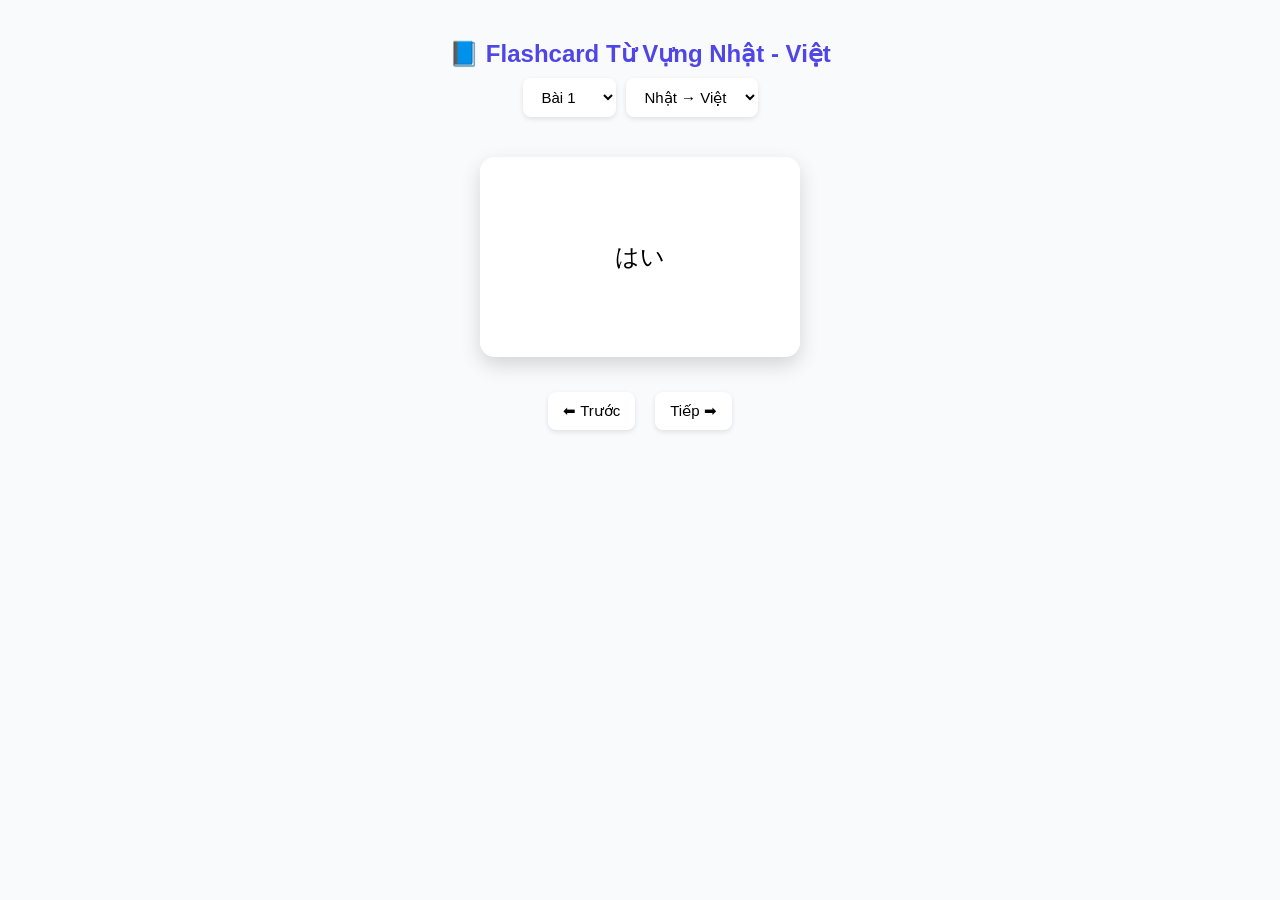
==== index.html @ 82460f3a "refactor code" ====
<!DOCTYPE html>
<html lang="en">

<head>
  <meta charset="UTF-8">
  <meta name="viewport" content="width=device-width, initial-scale=1" />
  <title>Flashcard Học Từ Vựng</title>
  <style>
    :root {
      --main-color: #4f46e5;
      --accent: #e0e7ff;
      --bg: #f9fafb;
    }

    * {
      box-sizing: border-box;
      user-select: none;
      touch-action: manipulation;
      -webkit-user-select: none;
    }

    body {
      font-family: 'Segoe UI', sans-serif;
      background: var(--bg);
      margin: 0;
      padding: 20px;
      display: flex;
      flex-direction: column;
      align-items: center;
    }

    h2 {
      color: var(--main-color);
      margin-bottom: 10px;
      text-align: center;
    }

    .top-bar {
      display: flex;
      flex-wrap: wrap;
      gap: 10px;
      margin-bottom: 20px;
      justify-content: center;
    }

    select,
    button {
      padding: 10px 15px;
      border: none;
      border-radius: 8px;
      font-size: 15px;
      background: white;
      box-shadow: 0 2px 5px rgba(0, 0, 0, 0.1);
      cursor: pointer;
      transition: background 0.2s ease;
      display: inline-flex;
      align-items: center;
      justify-content: center;
      gap: 6px;
    }

    button:hover {
      background: var(--accent);
    }

    .card-container {
      perspective: 1000px;
      margin: 20px 0;
    }

    .card {
      width: 320px;
      height: 200px;
      background: white;
      border-radius: 15px;
      box-shadow: 0 8px 20px rgba(0, 0, 0, 0.15);
      display: flex;
      align-items: center;
      justify-content: center;
      font-size: 24px;
      cursor: pointer;
      transition: transform 0.6s;
      transform-style: preserve-3d;
      position: relative;
    }

    .card.flipped {
      transform: rotateY(180deg);
    }

    .card .front,
    .card .back {
      position: absolute;
      width: 100%;
      height: 100%;
      backface-visibility: hidden;
      display: flex;
      align-items: center;
      justify-content: center;
      padding: 20px;
      border-radius: 15px;
      text-align: center;
      transition: transform 0.6s;
    }

    .card .front {
      transform: rotateY(0deg);
      background: white;
    }

    .card .back {
      transform: rotateY(180deg);
      background: var(--accent);
    }

    .controls {
      display: flex;
      justify-content: center;
      gap: 20px;
      margin-top: 15px;
      flex-wrap: wrap;
    }

    #quizArea {
      margin-top: 20px;
      text-align: center;
    }

    #quizInput {
      padding: 10px;
      font-size: 16px;
      border-radius: 8px;
      border: 1px solid #ccc;
      width: 250px;
      max-width: 90vw;
    }

    #feedback {
      font-weight: bold;
      margin-top: 10px;
    }

    #summary {
      margin-top: 8px;
      color: green;
    }

    #quizArea button {
      margin-top: 10px;
      font-size: 16px;
      background-color: var(--main-color);
      color: white;
      font-weight: bold;
      border: none;
      border-radius: 8px;
      padding: 10px;
      width: 250px;
      max-width: 90vw;
      box-shadow: 0 4px 12px rgba(0, 0, 0, 0.1);
      transition: background 0.3s ease;
    }

    #quizArea button:hover {
      background-color: #3730a3;
    }

    .example-box {
      width: 420px;
      max-width: 90%;
      margin: 22px auto 0;
      background: #fff;
      border-radius: 16px;
      padding: 18px 20px;
      box-shadow: 0 8px 20px rgba(0, 0, 0, .08);
      border-left: 5px solid #4f46e5;
      animation: fadeIn .2s;
    }

    .example-header {
      font-size: 18px;
      font-weight: 700;
      color: #4f46e5;
      margin-bottom: 12px;
    }

    .example-content {
      line-height: 1.8;
    }

    #exampleJp {
      font-size: 22px;
      margin-bottom: 12px;
    }

    #exampleVn {
      color: #555;
      font-size: 17px;
    }

    #exampleJp::before {
      content: "🇯🇵 ";
    }

    #exampleVn::before {
      content: "🇻🇳 ";
    }

    @keyframes fadeIn {
      from {
        opacity: 0;
        transform: translateY(8px);
      }

      to {
        opacity: 1;
        transform: translateY(0);
      }
    }

    /* ✅ Responsive styles */
    @media (max-width: 500px) {
      body {
        padding: 16px 10px;
        background: #f9fafb;
      }

      .top-bar,
      .controls {
        flex-direction: row;
        flex-wrap: nowrap;
        align-items: center;
        width: 100%;
      }

      select,
      button {
        width: 100%;
        max-width: 100%;
        font-size: 15px;
        padding: 12px;
        border-radius: 12px;
      }

      .card-container {
        width: 100%;
        display: flex;
        justify-content: center;
        margin: 20px 0;
      }

      .card {
        width: 100%;
        max-width: 95vw;
        height: 180px;
        font-size: 20px;
        text-align: center;
        border-radius: 20px;
        padding: 20px;
      }

      .card .front,
      .card .back {
        padding: 15px;
        font-size: 18px;
        border-radius: 20px;
      }

      #quizInput {
        width: 100%;
        max-width: 95vw;
        padding: 12px;
        font-size: 16px;
        border-radius: 10px;
        border: 1px solid #ccc;
        margin-top: 10px;
      }

      #quizArea button {
        width: 100%;
        max-width: 95vw;
        margin-top: 12px;
        font-size: 16px;
        padding: 12px;
        border-radius: 10px;
        background-color: #4f46e5;
        color: white;
        font-weight: bold;
      }

      h2 {
        font-size: 22px;
        text-align: center;
        margin-bottom: 15px;
      }

      #feedback {
        font-size: 15px;
        margin-top: 10px;
      }

      #summary {
        font-size: 14px;
        color: green;
        margin-top: 5px;
      }
    }
  </style>
</head>

<body>

  <h2>📘 Flashcard Từ Vựng Nhật - Việt</h2>

  <div class="top-bar">
    <select id="lesson">
      <option value="lesson1">Bài 1</option>
      <option value="lesson2">Bài 2</option>
      <option value="lesson3">Bài 3</option>
      <option value="lesson4">Bài 4</option>
      <option value="lesson5">Bài 5</option>
      <option value="lesson6">Bài 6</option>
      <option value="lesson7">Bài 7</option>
      <option value="lesson8">Bài 8</option>
      <option value="lesson9">Bài 9</option>
      <option value="lesson10">Bài 10</option>
      <option value="lesson11">Bài 11</option>
      <option value="lesson12">Bài 12</option>
      <option value="lesson13">Bài 13</option>
      <option value="lesson14">Bài 14</option>
      <option value="lesson15">Bài 15</option>
      <option value="lesson16">Bài 16</option>
      <option value="lesson17">Bài 17</option>
      <option value="lesson18">Bài 18</option>
      <option value="lesson19">Bài 19</option>
      <option value="lesson20">Bài 20</option>
      <option value="lesson21">Bài 21</option>
      <option value="lesson22">Bài 22</option>
      <option value="lesson23">Bài 23</option>
      <option value="lesson24">Bài 24</option>
      <option value="lesson25">Bài 25</option>
      <option value="lesson26">Bài 26</option>
      <option value="lesson27">Bài 27</option>
      <option value="lesson28">Bài 28</option>
      <option value="lesson29">Bài 29</option>
      <option value="lesson30">Bài 30</option>
    </select>

    <select id="direction">
      <option value="jp-vn">Nhật → Việt</option>
      <option value="vn-jp">Việt → Nhật</option>
    </select>
  </div>

  <div class="card-container" id="cardContainer">
  <div class="card" id="card">
    <div class="front" id="frontText">Bấm để xem nghĩa</div>
    <div class="back" id="backText">...</div>
  </div>
</div>

  <div id="quizArea" style="display: none;">
  <input type="text" id="quizInput" placeholder="Nhập nghĩa...">
  <br><br>
  <button id="btnCheckAnswer" style="width: 100%;">Kiểm tra</button>
  <div id="feedback"></div>
  <div id="summary"></div>
</div>

  <div class="controls">
  <button id="btnPrev">⬅ Trước</button>
  <button id="btnNext">Tiếp ➡</button>
</div>

  <div id="exampleBox" class="example-box" style="display:none;">
    <div class="example-header">
      📝 Ví dụ
    </div>

    <div class="example-content">
      <div id="exampleJp"></div>
      <div id="exampleVn"></div>
    </div>
  </div>

  <script type="module" src="index.js"></script>
</body>

</html>
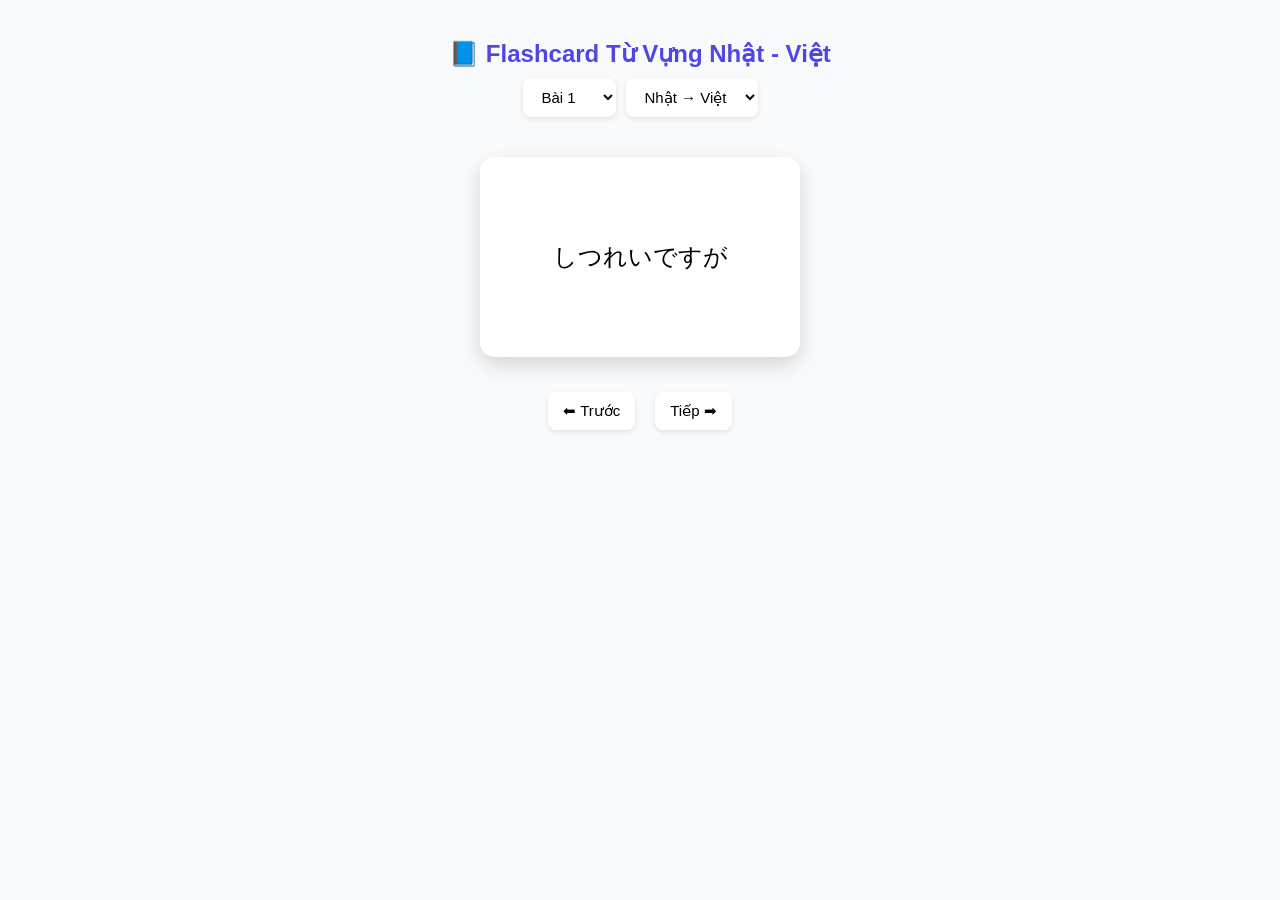
==== commit 97bdc2ee: "refactor" ====
--- a/index.html
+++ b/index.html
@@ -5,306 +5,7 @@
   <meta charset="UTF-8">
   <meta name="viewport" content="width=device-width, initial-scale=1" />
   <title>Flashcard Học Từ Vựng</title>
-  <style>
-    :root {
-      --main-color: #4f46e5;
-      --accent: #e0e7ff;
-      --bg: #f9fafb;
-    }
-
-    * {
-      box-sizing: border-box;
-      user-select: none;
-      touch-action: manipulation;
-      -webkit-user-select: none;
-    }
-
-    body {
-      font-family: 'Segoe UI', sans-serif;
-      background: var(--bg);
-      margin: 0;
-      padding: 20px;
-      display: flex;
-      flex-direction: column;
-      align-items: center;
-    }
-
-    h2 {
-      color: var(--main-color);
-      margin-bottom: 10px;
-      text-align: center;
-    }
-
-    .top-bar {
-      display: flex;
-      flex-wrap: wrap;
-      gap: 10px;
-      margin-bottom: 20px;
-      justify-content: center;
-    }
-
-    select,
-    button {
-      padding: 10px 15px;
-      border: none;
-      border-radius: 8px;
-      font-size: 15px;
-      background: white;
-      box-shadow: 0 2px 5px rgba(0, 0, 0, 0.1);
-      cursor: pointer;
-      transition: background 0.2s ease;
-      display: inline-flex;
-      align-items: center;
-      justify-content: center;
-      gap: 6px;
-    }
-
-    button:hover {
-      background: var(--accent);
-    }
-
-    .card-container {
-      perspective: 1000px;
-      margin: 20px 0;
-    }
-
-    .card {
-      width: 320px;
-      height: 200px;
-      background: white;
-      border-radius: 15px;
-      box-shadow: 0 8px 20px rgba(0, 0, 0, 0.15);
-      display: flex;
-      align-items: center;
-      justify-content: center;
-      font-size: 24px;
-      cursor: pointer;
-      transition: transform 0.6s;
-      transform-style: preserve-3d;
-      position: relative;
-    }
-
-    .card.flipped {
-      transform: rotateY(180deg);
-    }
-
-    .card .front,
-    .card .back {
-      position: absolute;
-      width: 100%;
-      height: 100%;
-      backface-visibility: hidden;
-      display: flex;
-      align-items: center;
-      justify-content: center;
-      padding: 20px;
-      border-radius: 15px;
-      text-align: center;
-      transition: transform 0.6s;
-    }
-
-    .card .front {
-      transform: rotateY(0deg);
-      background: white;
-    }
-
-    .card .back {
-      transform: rotateY(180deg);
-      background: var(--accent);
-    }
-
-    .controls {
-      display: flex;
-      justify-content: center;
-      gap: 20px;
-      margin-top: 15px;
-      flex-wrap: wrap;
-    }
-
-    #quizArea {
-      margin-top: 20px;
-      text-align: center;
-    }
-
-    #quizInput {
-      padding: 10px;
-      font-size: 16px;
-      border-radius: 8px;
-      border: 1px solid #ccc;
-      width: 250px;
-      max-width: 90vw;
-    }
-
-    #feedback {
-      font-weight: bold;
-      margin-top: 10px;
-    }
-
-    #summary {
-      margin-top: 8px;
-      color: green;
-    }
-
-    #quizArea button {
-      margin-top: 10px;
-      font-size: 16px;
-      background-color: var(--main-color);
-      color: white;
-      font-weight: bold;
-      border: none;
-      border-radius: 8px;
-      padding: 10px;
-      width: 250px;
-      max-width: 90vw;
-      box-shadow: 0 4px 12px rgba(0, 0, 0, 0.1);
-      transition: background 0.3s ease;
-    }
-
-    #quizArea button:hover {
-      background-color: #3730a3;
-    }
-
-    .example-box {
-      width: 420px;
-      max-width: 90%;
-      margin: 22px auto 0;
-      background: #fff;
-      border-radius: 16px;
-      padding: 18px 20px;
-      box-shadow: 0 8px 20px rgba(0, 0, 0, .08);
-      border-left: 5px solid #4f46e5;
-      animation: fadeIn .2s;
-    }
-
-    .example-header {
-      font-size: 18px;
-      font-weight: 700;
-      color: #4f46e5;
-      margin-bottom: 12px;
-    }
-
-    .example-content {
-      line-height: 1.8;
-    }
-
-    #exampleJp {
-      font-size: 22px;
-      margin-bottom: 12px;
-    }
-
-    #exampleVn {
-      color: #555;
-      font-size: 17px;
-    }
-
-    #exampleJp::before {
-      content: "🇯🇵 ";
-    }
-
-    #exampleVn::before {
-      content: "🇻🇳 ";
-    }
-
-    @keyframes fadeIn {
-      from {
-        opacity: 0;
-        transform: translateY(8px);
-      }
-
-      to {
-        opacity: 1;
-        transform: translateY(0);
-      }
-    }
-
-    /* ✅ Responsive styles */
-    @media (max-width: 500px) {
-      body {
-        padding: 16px 10px;
-        background: #f9fafb;
-      }
-
-      .top-bar,
-      .controls {
-        flex-direction: row;
-        flex-wrap: nowrap;
-        align-items: center;
-        width: 100%;
-      }
-
-      select,
-      button {
-        width: 100%;
-        max-width: 100%;
-        font-size: 15px;
-        padding: 12px;
-        border-radius: 12px;
-      }
-
-      .card-container {
-        width: 100%;
-        display: flex;
-        justify-content: center;
-        margin: 20px 0;
-      }
-
-      .card {
-        width: 100%;
-        max-width: 95vw;
-        height: 180px;
-        font-size: 20px;
-        text-align: center;
-        border-radius: 20px;
-        padding: 20px;
-      }
-
-      .card .front,
-      .card .back {
-        padding: 15px;
-        font-size: 18px;
-        border-radius: 20px;
-      }
-
-      #quizInput {
-        width: 100%;
-        max-width: 95vw;
-        padding: 12px;
-        font-size: 16px;
-        border-radius: 10px;
-        border: 1px solid #ccc;
-        margin-top: 10px;
-      }
-
-      #quizArea button {
-        width: 100%;
-        max-width: 95vw;
-        margin-top: 12px;
-        font-size: 16px;
-        padding: 12px;
-        border-radius: 10px;
-        background-color: #4f46e5;
-        color: white;
-        font-weight: bold;
-      }
-
-      h2 {
-        font-size: 22px;
-        text-align: center;
-        margin-bottom: 15px;
-      }
-
-      #feedback {
-        font-size: 15px;
-        margin-top: 10px;
-      }
-
-      #summary {
-        font-size: 14px;
-        color: green;
-        margin-top: 5px;
-      }
-    }
-  </style>
+  <link rel="stylesheet" href="index.css">
 </head>
 
 <body>
--- a/index.css
+++ b/index.css
@@ -0,0 +1,298 @@
+:root {
+    --main-color: #4f46e5;
+    --accent: #e0e7ff;
+    --bg: #f9fafb;
+}
+
+* {
+    box-sizing: border-box;
+    user-select: none;
+    touch-action: manipulation;
+    -webkit-user-select: none;
+}
+
+body {
+    font-family: 'Segoe UI', sans-serif;
+    background: var(--bg);
+    margin: 0;
+    padding: 20px;
+    display: flex;
+    flex-direction: column;
+    align-items: center;
+}
+
+h2 {
+    color: var(--main-color);
+    margin-bottom: 10px;
+    text-align: center;
+}
+
+.top-bar {
+    display: flex;
+    flex-wrap: wrap;
+    gap: 10px;
+    margin-bottom: 20px;
+    justify-content: center;
+}
+
+select,
+button {
+    padding: 10px 15px;
+    border: none;
+    border-radius: 8px;
+    font-size: 15px;
+    background: white;
+    box-shadow: 0 2px 5px rgba(0, 0, 0, 0.1);
+    cursor: pointer;
+    transition: background 0.2s ease;
+    display: inline-flex;
+    align-items: center;
+    justify-content: center;
+    gap: 6px;
+}
+
+button:hover {
+    background: var(--accent);
+}
+
+.card-container {
+    perspective: 1000px;
+    margin: 20px 0;
+}
+
+.card {
+    width: 320px;
+    height: 200px;
+    background: white;
+    border-radius: 15px;
+    box-shadow: 0 8px 20px rgba(0, 0, 0, 0.15);
+    display: flex;
+    align-items: center;
+    justify-content: center;
+    font-size: 24px;
+    cursor: pointer;
+    transition: transform 0.6s;
+    transform-style: preserve-3d;
+    position: relative;
+}
+
+.card.flipped {
+    transform: rotateY(180deg);
+}
+
+.card .front,
+.card .back {
+    position: absolute;
+    width: 100%;
+    height: 100%;
+    backface-visibility: hidden;
+    display: flex;
+    align-items: center;
+    justify-content: center;
+    padding: 20px;
+    border-radius: 15px;
+    text-align: center;
+    transition: transform 0.6s;
+}
+
+.card .front {
+    transform: rotateY(0deg);
+    background: white;
+}
+
+.card .back {
+    transform: rotateY(180deg);
+    background: var(--accent);
+}
+
+.controls {
+    display: flex;
+    justify-content: center;
+    gap: 20px;
+    margin-top: 15px;
+    flex-wrap: wrap;
+}
+
+#quizArea {
+    margin-top: 20px;
+    text-align: center;
+}
+
+#quizInput {
+    padding: 10px;
+    font-size: 16px;
+    border-radius: 8px;
+    border: 1px solid #ccc;
+    width: 250px;
+    max-width: 90vw;
+}
+
+#feedback {
+    font-weight: bold;
+    margin-top: 10px;
+}
+
+#summary {
+    margin-top: 8px;
+    color: green;
+}
+
+#quizArea button {
+    margin-top: 10px;
+    font-size: 16px;
+    background-color: var(--main-color);
+    color: white;
+    font-weight: bold;
+    border: none;
+    border-radius: 8px;
+    padding: 10px;
+    width: 250px;
+    max-width: 90vw;
+    box-shadow: 0 4px 12px rgba(0, 0, 0, 0.1);
+    transition: background 0.3s ease;
+}
+
+#quizArea button:hover {
+    background-color: #3730a3;
+}
+
+.example-box {
+    width: 420px;
+    max-width: 90%;
+    margin: 22px auto 0;
+    background: #fff;
+    border-radius: 16px;
+    padding: 18px 20px;
+    box-shadow: 0 8px 20px rgba(0, 0, 0, .08);
+    border-left: 5px solid #4f46e5;
+    animation: fadeIn .2s;
+}
+
+.example-header {
+    font-size: 18px;
+    font-weight: 700;
+    color: #4f46e5;
+    margin-bottom: 12px;
+}
+
+.example-content {
+    line-height: 1.8;
+}
+
+#exampleJp {
+    font-size: 22px;
+    margin-bottom: 12px;
+}
+
+#exampleVn {
+    color: #555;
+    font-size: 17px;
+}
+
+#exampleJp::before {
+    content: "🇯🇵 ";
+}
+
+#exampleVn::before {
+    content: "🇻🇳 ";
+}
+
+@keyframes fadeIn {
+    from {
+        opacity: 0;
+        transform: translateY(8px);
+    }
+
+    to {
+        opacity: 1;
+        transform: translateY(0);
+    }
+}
+
+/* ✅ Responsive styles */
+@media (max-width: 500px) {
+    body {
+        padding: 16px 10px;
+        background: #f9fafb;
+    }
+
+    .top-bar,
+    .controls {
+        flex-direction: row;
+        flex-wrap: nowrap;
+        align-items: center;
+        width: 100%;
+    }
+
+    select,
+    button {
+        width: 100%;
+        max-width: 100%;
+        font-size: 15px;
+        padding: 12px;
+        border-radius: 12px;
+    }
+
+    .card-container {
+        width: 100%;
+        display: flex;
+        justify-content: center;
+        margin: 20px 0;
+    }
+
+    .card {
+        width: 100%;
+        max-width: 95vw;
+        height: 180px;
+        font-size: 20px;
+        text-align: center;
+        border-radius: 20px;
+        padding: 20px;
+    }
+
+    .card .front,
+    .card .back {
+        padding: 15px;
+        font-size: 18px;
+        border-radius: 20px;
+    }
+
+    #quizInput {
+        width: 100%;
+        max-width: 95vw;
+        padding: 12px;
+        font-size: 16px;
+        border-radius: 10px;
+        border: 1px solid #ccc;
+        margin-top: 10px;
+    }
+
+    #quizArea button {
+        width: 100%;
+        max-width: 95vw;
+        margin-top: 12px;
+        font-size: 16px;
+        padding: 12px;
+        border-radius: 10px;
+        background-color: #4f46e5;
+        color: white;
+        font-weight: bold;
+    }
+
+    h2 {
+        font-size: 22px;
+        text-align: center;
+        margin-bottom: 15px;
+    }
+
+    #feedback {
+        font-size: 15px;
+        margin-top: 10px;
+    }
+
+    #summary {
+        font-size: 14px;
+        color: green;
+        margin-top: 5px;
+    }
+}
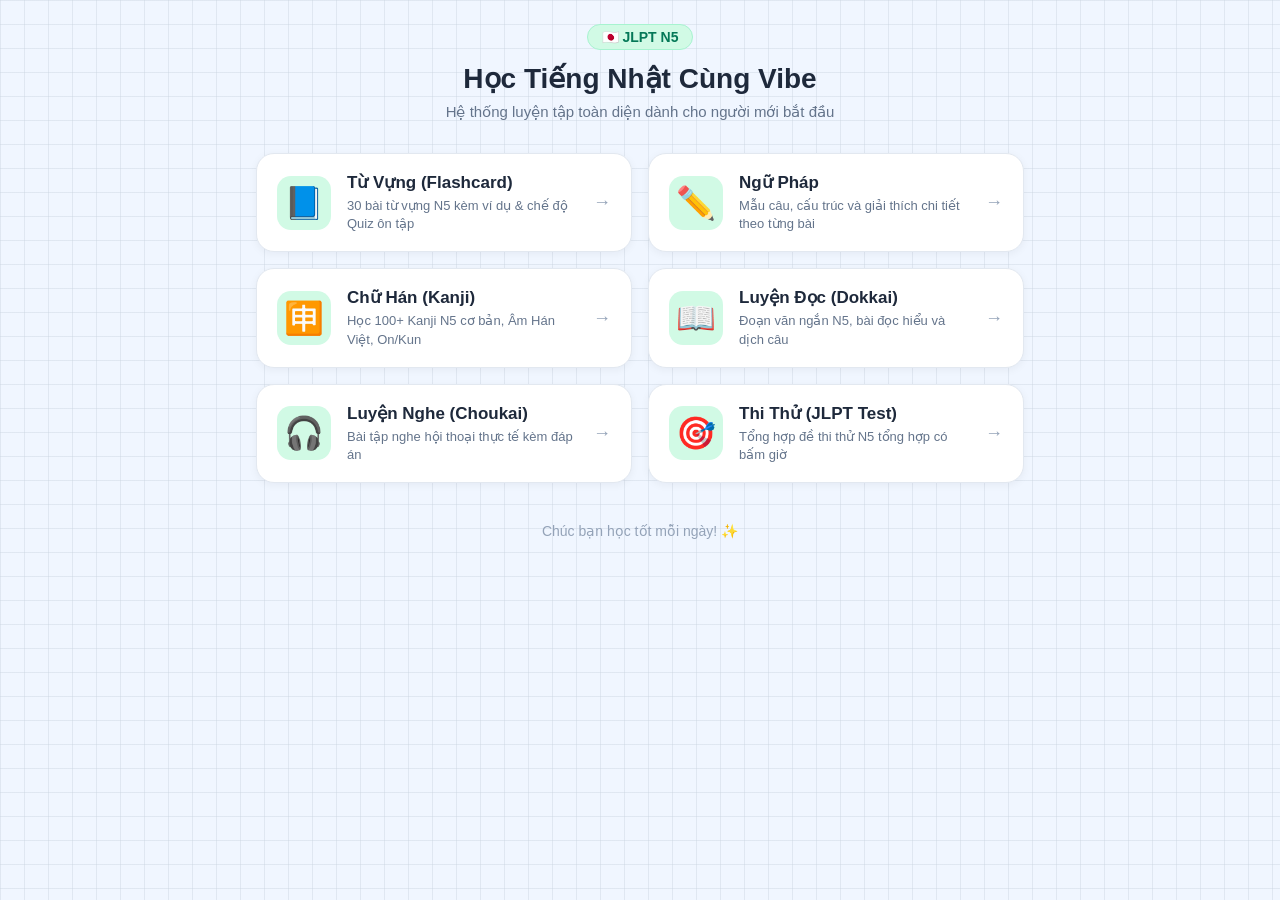
==== commit 996d9944: "add dashboard page and refactor code" ====
--- a/index.html
+++ b/index.html
@@ -1,89 +1,87 @@
 <!DOCTYPE html>
-<html lang="en">
+<html lang="vi">
 
 <head>
   <meta charset="UTF-8">
-  <meta name="viewport" content="width=device-width, initial-scale=1" />
-  <title>Flashcard Học Từ Vựng</title>
+  <meta name="viewport" content="width=device-width, initial-scale=1.0" />
+  <title>Học Tiếng Nhật N5 - Trang Chủ</title>
+  <link rel="stylesheet" href="base.css">
   <link rel="stylesheet" href="index.css">
+  <link rel="stylesheet" href="https://cdnjs.cloudflare.com/ajax/libs/font-awesome/6.4.0/css/all.min.css">
 </head>
 
 <body>
 
-  <h2>📘 Flashcard Từ Vựng Nhật - Việt</h2>
+  <div class="main-container">
+    <header class="app-header">
+      <div class="logo-badge">🇯🇵 JLPT N5</div>
+      <h1>Học Tiếng Nhật Cùng Vibe</h1>
+      <p class="subtitle">Hệ thống luyện tập toàn diện dành cho người mới bắt đầu</p>
+    </header>
 
-  <div class="top-bar">
-    <select id="lesson">
-      <option value="lesson1">Bài 1</option>
-      <option value="lesson2">Bài 2</option>
-      <option value="lesson3">Bài 3</option>
-      <option value="lesson4">Bài 4</option>
-      <option value="lesson5">Bài 5</option>
-      <option value="lesson6">Bài 6</option>
-      <option value="lesson7">Bài 7</option>
-      <option value="lesson8">Bài 8</option>
-      <option value="lesson9">Bài 9</option>
-      <option value="lesson10">Bài 10</option>
-      <option value="lesson11">Bài 11</option>
-      <option value="lesson12">Bài 12</option>
-      <option value="lesson13">Bài 13</option>
-      <option value="lesson14">Bài 14</option>
-      <option value="lesson15">Bài 15</option>
-      <option value="lesson16">Bài 16</option>
-      <option value="lesson17">Bài 17</option>
-      <option value="lesson18">Bài 18</option>
-      <option value="lesson19">Bài 19</option>
-      <option value="lesson20">Bài 20</option>
-      <option value="lesson21">Bài 21</option>
-      <option value="lesson22">Bài 22</option>
-      <option value="lesson23">Bài 23</option>
-      <option value="lesson24">Bài 24</option>
-      <option value="lesson25">Bài 25</option>
-      <option value="lesson26">Bài 26</option>
-      <option value="lesson27">Bài 27</option>
-      <option value="lesson28">Bài 28</option>
-      <option value="lesson29">Bài 29</option>
-      <option value="lesson30">Bài 30</option>
-    </select>
+    <div class="nav-grid">
 
-    <select id="direction">
-      <option value="jp-vn">Nhật → Việt</option>
-      <option value="vn-jp">Việt → Nhật</option>
-    </select>
+      <a href="lessons.html" class="nav-card active">
+        <div class="card-icon">📘</div>
+        <div class="card-info">
+          <h3>Từ Vựng (Flashcard)</h3>
+          <p>30 bài từ vựng N5 kèm ví dụ & chế độ Quiz ôn tập</p>
+        </div>
+        <div class="card-arrow">→</div>
+      </a>
+
+      <a href="grammar.html" class="nav-card">
+        <div class="card-icon">✏️</div>
+        <div class="card-info">
+          <h3>Ngữ Pháp</h3>
+          <p>Mẫu câu, cấu trúc và giải thích chi tiết theo từng bài</p>
+        </div>
+        <div class="card-arrow">→</div>
+      </a>
+
+      <a href="kanji.html" class="nav-card">
+        <div class="card-icon">🈸</div>
+        <div class="card-info">
+          <h3>Chữ Hán (Kanji)</h3>
+          <p>Học 100+ Kanji N5 cơ bản, Âm Hán Việt, On/Kun</p>
+        </div>
+        <div class="card-arrow">→</div>
+      </a>
+
+      <a href="reading.html" class="nav-card">
+        <div class="card-icon">📖</div>
+        <div class="card-info">
+          <h3>Luyện Đọc (Dokkai)</h3>
+          <p>Đoạn văn ngắn N5, bài đọc hiểu và dịch câu</p>
+        </div>
+        <div class="card-arrow">→</div>
+      </a>
+
+      <a href="listening.html" class="nav-card">
+        <div class="card-icon">🎧</div>
+        <div class="card-info">
+          <h3>Luyện Nghe (Choukai)</h3>
+          <p>Bài tập nghe hội thoại thực tế kèm đáp án</p>
+        </div>
+        <div class="card-arrow">→</div>
+      </a>
+
+      <a href="exam.html" class="nav-card">
+        <div class="card-icon">🎯</div>
+        <div class="card-info">
+          <h3>Thi Thử (JLPT Test)</h3>
+          <p>Tổng hợp đề thi thử N5 tổng hợp có bấm giờ</p>
+        </div>
+        <div class="card-arrow">→</div>
+      </a>
+
+    </div>
+
+    <footer class="app-footer">
+      <p>Chúc bạn học tốt mỗi ngày! ✨</p>
+    </footer>
   </div>
 
-  <div class="card-container" id="cardContainer">
-  <div class="card" id="card">
-    <div class="front" id="frontText">Bấm để xem nghĩa</div>
-    <div class="back" id="backText">...</div>
-  </div>
-</div>
-
-  <div id="quizArea" style="display: none;">
-  <input type="text" id="quizInput" placeholder="Nhập nghĩa...">
-  <br><br>
-  <button id="btnCheckAnswer" style="width: 100%;">Kiểm tra</button>
-  <div id="feedback"></div>
-  <div id="summary"></div>
-</div>
-
-  <div class="controls">
-  <button id="btnPrev">⬅ Trước</button>
-  <button id="btnNext">Tiếp ➡</button>
-</div>
-
-  <div id="exampleBox" class="example-box" style="display:none;">
-    <div class="example-header">
-      📝 Ví dụ
-    </div>
-
-    <div class="example-content">
-      <div id="exampleJp"></div>
-      <div id="exampleVn"></div>
-    </div>
-  </div>
-
-  <script type="module" src="index.js"></script>
 </body>
 
 </html>
--- a/base.css
+++ b/base.css
@@ -0,0 +1,64 @@
+/* ==================== BASE & VARIABLES ==================== */
+:root {
+  /* Tông màu chủ đạo */
+  --bg-color: #f0f6ff;
+  --grid-color: rgba(203, 213, 225, 0.45);
+  
+  --mint-bg: #d1fae5;
+  --mint-hover: #bbf7d0;
+  --mint-border: #a7f3d0;
+  --mint-text: #047857;
+  
+  --surface: #ffffff;
+  --text-title: #1e293b;
+  --text-main: #334155;
+  --border-color: #e2e8f0;
+  
+  --shadow-sm: 0 2px 8px rgba(15, 23, 42, 0.05);
+  --shadow-card: 0 10px 25px -5px rgba(0, 0, 0, 0.06), 0 8px 10px -6px rgba(0, 0, 0, 0.04);
+  
+  --radius-pill: 9999px;
+  --radius-card: 18px;
+}
+
+* {
+  box-sizing: border-box;
+  user-select: none;
+  touch-action: manipulation;
+  -webkit-user-select: none;
+}
+
+body {
+  margin: 0;
+  padding: 0;
+  font-family: 'Segoe UI', Roboto, Helvetica, Arial, sans-serif;
+  background-color: var(--bg-color);
+  background-image: 
+    linear-gradient(to right, var(--grid-color) 1px, transparent 1px),
+    linear-gradient(to bottom, var(--grid-color) 1px, transparent 1px);
+  background-size: 24px 24px;
+  color: var(--text-main);
+  min-height: 100vh;
+}
+
+/* Nút bấm dùng chung */
+button {
+  background: var(--mint-bg);
+  color: var(--mint-text);
+  border: 1px solid var(--mint-border);
+  padding: 10px 20px;
+  font-size: 15px;
+  font-weight: 700;
+  border-radius: var(--radius-pill);
+  cursor: pointer;
+  transition: all 0.2s ease;
+}
+
+button:hover {
+  background: var(--mint-hover);
+  transform: translateY(-1px);
+}
+
+button:active {
+  transform: translateY(1px);
+}
--- a/index.css
+++ b/index.css
@@ -1,298 +1,109 @@
-:root {
-    --main-color: #4f46e5;
-    --accent: #e0e7ff;
-    --bg: #f9fafb;
+/* ==================== HOME DASHBOARD ==================== */
+.main-container {
+  max-width: 800px;
+  margin: 0 auto;
+  padding: 24px 16px;
 }
 
-* {
-    box-sizing: border-box;
-    user-select: none;
-    touch-action: manipulation;
-    -webkit-user-select: none;
+.app-header {
+  text-align: center;
+  margin-bottom: 32px;
 }
 
-body {
-    font-family: 'Segoe UI', sans-serif;
-    background: var(--bg);
-    margin: 0;
-    padding: 20px;
-    display: flex;
-    flex-direction: column;
-    align-items: center;
+.logo-badge {
+  display: inline-block;
+  background: var(--mint-bg);
+  color: var(--mint-text);
+  font-weight: 700;
+  font-size: 14px;
+  padding: 4px 14px;
+  border-radius: var(--radius-pill);
+  border: 1px solid var(--mint-border);
+  margin-bottom: 12px;
 }
 
-h2 {
-    color: var(--main-color);
-    margin-bottom: 10px;
-    text-align: center;
+.app-header h1 {
+  font-size: 28px;
+  color: var(--text-title);
+  margin: 0 0 8px 0;
+  font-weight: 800;
 }
 
-.top-bar {
-    display: flex;
-    flex-wrap: wrap;
-    gap: 10px;
-    margin-bottom: 20px;
-    justify-content: center;
+.subtitle {
+  color: #64748b;
+  font-size: 15px;
+  margin: 0;
 }
 
-select,
-button {
-    padding: 10px 15px;
-    border: none;
-    border-radius: 8px;
-    font-size: 15px;
-    background: white;
-    box-shadow: 0 2px 5px rgba(0, 0, 0, 0.1);
-    cursor: pointer;
-    transition: background 0.2s ease;
-    display: inline-flex;
-    align-items: center;
-    justify-content: center;
-    gap: 6px;
+.nav-grid {
+  display: grid;
+  grid-template-columns: repeat(auto-fit, minmax(320px, 1fr));
+  gap: 16px;
 }
 
-button:hover {
-    background: var(--accent);
+.nav-card {
+  display: flex;
+  align-items: center;
+  background: var(--surface);
+  border: 1.5px solid var(--border-color);
+  border-radius: var(--radius-card);
+  padding: 18px 20px;
+  text-decoration: none;
+  color: inherit;
+  box-shadow: var(--shadow-sm);
+  transition: all 0.25s cubic-bezier(0.4, 0, 0.2, 1);
 }
 
-.card-container {
-    perspective: 1000px;
-    margin: 20px 0;
+.nav-card:hover {
+  border-color: var(--mint-text);
+  transform: translateY(-3px);
+  box-shadow: 0 10px 20px -5px rgba(4, 120, 87, 0.12);
+  background: #fbfdfe;
 }
 
-.card {
-    width: 320px;
-    height: 200px;
-    background: white;
-    border-radius: 15px;
-    box-shadow: 0 8px 20px rgba(0, 0, 0, 0.15);
-    display: flex;
-    align-items: center;
-    justify-content: center;
-    font-size: 24px;
-    cursor: pointer;
-    transition: transform 0.6s;
-    transform-style: preserve-3d;
-    position: relative;
+.card-icon {
+  font-size: 32px;
+  width: 54px;
+  height: 54px;
+  background: var(--mint-bg);
+  border-radius: 14px;
+  display: flex;
+  align-items: center;
+  justify-content: center;
+  margin-right: 16px;
+  flex-shrink: 0;
 }
 
-.card.flipped {
-    transform: rotateY(180deg);
+.card-info h3 {
+  margin: 0 0 4px 0;
+  font-size: 17px;
+  color: var(--text-title);
+  font-weight: 700;
 }
 
-.card .front,
-.card .back {
-    position: absolute;
-    width: 100%;
-    height: 100%;
-    backface-visibility: hidden;
-    display: flex;
-    align-items: center;
-    justify-content: center;
-    padding: 20px;
-    border-radius: 15px;
-    text-align: center;
-    transition: transform 0.6s;
+.card-info p {
+  margin: 0;
+  font-size: 13px;
+  color: #64748b;
+  line-height: 1.4;
 }
 
-.card .front {
-    transform: rotateY(0deg);
-    background: white;
+.card-arrow {
+  font-size: 18px;
+  color: #94a3b8;
+  font-weight: bold;
+  margin-left: 12px;
+  transition: transform 0.2s ease, color 0.2s ease;
 }
 
-.card .back {
-    transform: rotateY(180deg);
-    background: var(--accent);
+.nav-card:hover .card-arrow {
+  color: var(--mint-text);
+  transform: translateX(4px);
 }
 
-.controls {
-    display: flex;
-    justify-content: center;
-    gap: 20px;
-    margin-top: 15px;
-    flex-wrap: wrap;
-}
-
-#quizArea {
-    margin-top: 20px;
-    text-align: center;
-}
-
-#quizInput {
-    padding: 10px;
-    font-size: 16px;
-    border-radius: 8px;
-    border: 1px solid #ccc;
-    width: 250px;
-    max-width: 90vw;
-}
-
-#feedback {
-    font-weight: bold;
-    margin-top: 10px;
-}
-
-#summary {
-    margin-top: 8px;
-    color: green;
-}
-
-#quizArea button {
-    margin-top: 10px;
-    font-size: 16px;
-    background-color: var(--main-color);
-    color: white;
-    font-weight: bold;
-    border: none;
-    border-radius: 8px;
-    padding: 10px;
-    width: 250px;
-    max-width: 90vw;
-    box-shadow: 0 4px 12px rgba(0, 0, 0, 0.1);
-    transition: background 0.3s ease;
-}
-
-#quizArea button:hover {
-    background-color: #3730a3;
-}
-
-.example-box {
-    width: 420px;
-    max-width: 90%;
-    margin: 22px auto 0;
-    background: #fff;
-    border-radius: 16px;
-    padding: 18px 20px;
-    box-shadow: 0 8px 20px rgba(0, 0, 0, .08);
-    border-left: 5px solid #4f46e5;
-    animation: fadeIn .2s;
-}
-
-.example-header {
-    font-size: 18px;
-    font-weight: 700;
-    color: #4f46e5;
-    margin-bottom: 12px;
-}
-
-.example-content {
-    line-height: 1.8;
-}
-
-#exampleJp {
-    font-size: 22px;
-    margin-bottom: 12px;
-}
-
-#exampleVn {
-    color: #555;
-    font-size: 17px;
-}
-
-#exampleJp::before {
-    content: "🇯🇵 ";
-}
-
-#exampleVn::before {
-    content: "🇻🇳 ";
-}
-
-@keyframes fadeIn {
-    from {
-        opacity: 0;
-        transform: translateY(8px);
-    }
-
-    to {
-        opacity: 1;
-        transform: translateY(0);
-    }
-}
-
-/* ✅ Responsive styles */
-@media (max-width: 500px) {
-    body {
-        padding: 16px 10px;
-        background: #f9fafb;
-    }
-
-    .top-bar,
-    .controls {
-        flex-direction: row;
-        flex-wrap: nowrap;
-        align-items: center;
-        width: 100%;
-    }
-
-    select,
-    button {
-        width: 100%;
-        max-width: 100%;
-        font-size: 15px;
-        padding: 12px;
-        border-radius: 12px;
-    }
-
-    .card-container {
-        width: 100%;
-        display: flex;
-        justify-content: center;
-        margin: 20px 0;
-    }
-
-    .card {
-        width: 100%;
-        max-width: 95vw;
-        height: 180px;
-        font-size: 20px;
-        text-align: center;
-        border-radius: 20px;
-        padding: 20px;
-    }
-
-    .card .front,
-    .card .back {
-        padding: 15px;
-        font-size: 18px;
-        border-radius: 20px;
-    }
-
-    #quizInput {
-        width: 100%;
-        max-width: 95vw;
-        padding: 12px;
-        font-size: 16px;
-        border-radius: 10px;
-        border: 1px solid #ccc;
-        margin-top: 10px;
-    }
-
-    #quizArea button {
-        width: 100%;
-        max-width: 95vw;
-        margin-top: 12px;
-        font-size: 16px;
-        padding: 12px;
-        border-radius: 10px;
-        background-color: #4f46e5;
-        color: white;
-        font-weight: bold;
-    }
-
-    h2 {
-        font-size: 22px;
-        text-align: center;
-        margin-bottom: 15px;
-    }
-
-    #feedback {
-        font-size: 15px;
-        margin-top: 10px;
-    }
-
-    #summary {
-        font-size: 14px;
-        color: green;
-        margin-top: 5px;
-    }
+.app-footer {
+  text-align: center;
+  margin-top: 40px;
+  color: #94a3b8;
+  font-size: 14px;
 }
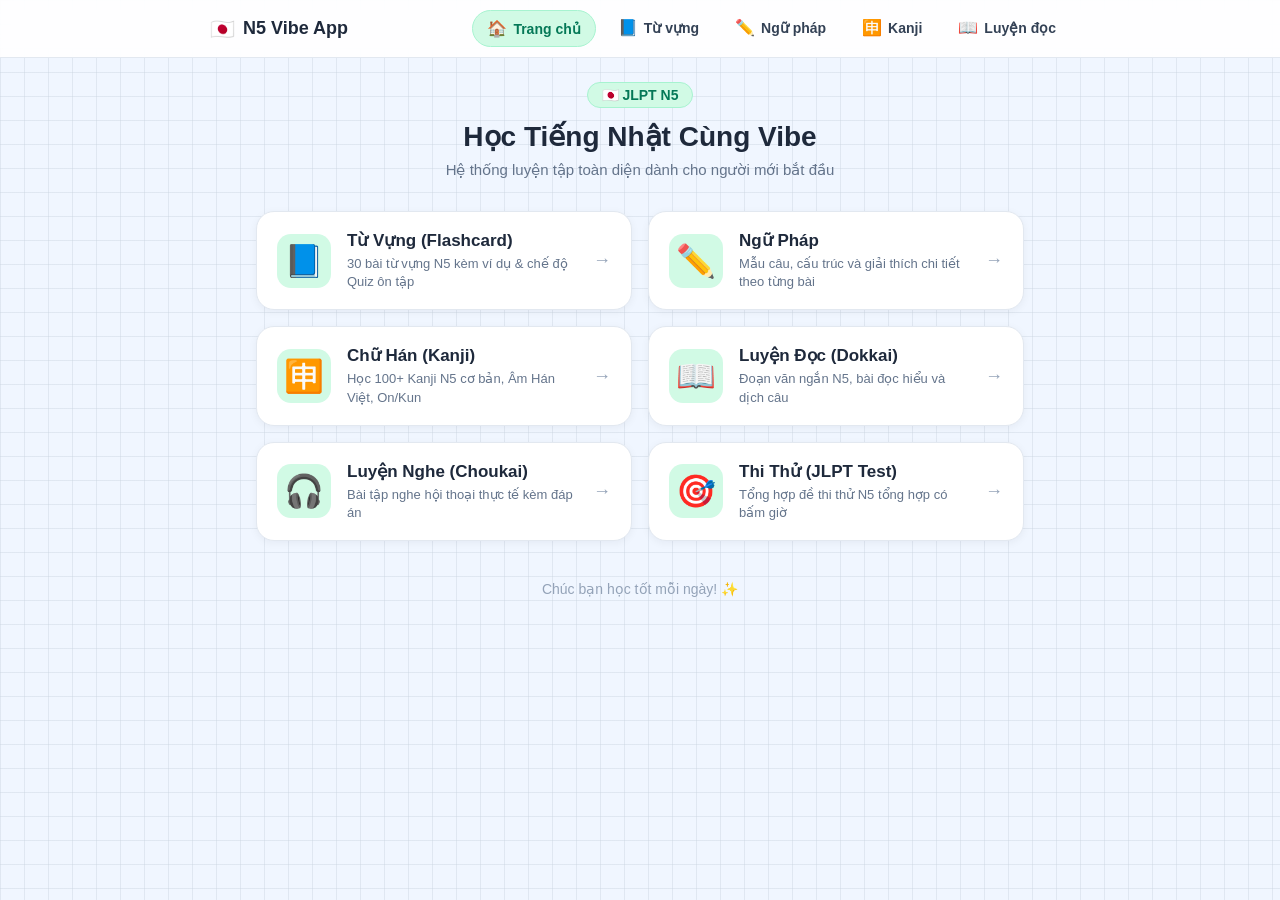
==== commit f843e6b5: "update UI" ====
--- a/index.html
+++ b/index.html
@@ -8,9 +8,10 @@
   <link rel="stylesheet" href="base.css">
   <link rel="stylesheet" href="index.css">
   <link rel="stylesheet" href="https://cdnjs.cloudflare.com/ajax/libs/font-awesome/6.4.0/css/all.min.css">
+  <script src="navbar.js" defer></script>
 </head>
 
-<body>
+<body data-page="index">
 
   <div class="main-container">
     <header class="app-header">
--- a/base.css
+++ b/base.css
@@ -61,4 +61,133 @@
 
 button:active {
   transform: translateY(1px);
+}
+
+/* ==================== RESPONSIVE NAVIGATION BAR ==================== */
+.app-navbar {
+  background: rgba(255, 255, 255, 0.9);
+  backdrop-filter: blur(10px);
+  -webkit-backdrop-filter: blur(10px);
+  border-bottom: 1px solid var(--border-color);
+  position: sticky;
+  top: 0;
+  z-index: 1000;
+  transition: all 0.3s ease;
+}
+
+.navbar-container {
+  max-width: 900px;
+  margin: 0 auto;
+  display: flex;
+  align-items: center;
+  justify-content: space-between;
+  padding: 10px 20px;
+}
+
+/* Brand/Logo */
+.nav-brand {
+  display: flex;
+  align-items: center;
+  gap: 8px;
+  text-decoration: none;
+  font-weight: 800;
+  font-size: 18px;
+  color: var(--text-title);
+}
+
+.brand-icon {
+  font-size: 20px;
+}
+
+/* Nav Menu Desktop */
+.nav-links {
+  display: flex;
+  list-style: none;
+  margin: 0;
+  padding: 0;
+  gap: 8px;
+}
+
+.nav-item {
+  display: flex;
+  align-items: center;
+  gap: 6px;
+  padding: 8px 14px;
+  border-radius: var(--radius-pill);
+  text-decoration: none;
+  color: var(--text-main);
+  font-weight: 600;
+  font-size: 14px;
+  transition: all 0.2s ease;
+}
+
+.nav-item:hover {
+  background: var(--mint-bg);
+  color: var(--mint-text);
+}
+
+.nav-item.active {
+  background: var(--mint-bg);
+  color: var(--mint-text);
+  border: 1px solid var(--mint-border);
+}
+
+.nav-icon {
+  font-size: 16px;
+}
+
+/* Pad padding cho body để không bị đè nội dung trên mobile */
+body {
+  padding-bottom: 0;
+}
+
+/* ==================== MOBILE BOTTOM NAVBAR (< 640px) ==================== */
+@media (max-width: 639px) {
+  body {
+    padding-bottom: 75px; /* Để trống phần đáy không bị che nội dung */
+  }
+
+  .app-navbar {
+    position: fixed;
+    top: auto;
+    bottom: 0;
+    left: 0;
+    right: 0;
+    border-top: 1px solid var(--border-color);
+    border-bottom: none;
+    box-shadow: 0 -4px 20px rgba(0, 0, 0, 0.06);
+    background: rgba(255, 255, 255, 0.95);
+  }
+
+  .navbar-container {
+    padding: 6px 12px;
+    justify-content: center;
+  }
+
+  .nav-brand {
+    display: none; /* Ẩn Logo trên Mobile để dành trọn diện tích cho menu */
+  }
+
+  .nav-links {
+    width: 100%;
+    justify-content: space-around;
+    gap: 0;
+  }
+
+  .nav-item {
+    flex-direction: column;
+    gap: 2px;
+    padding: 6px 10px;
+    font-size: 11px;
+    border-radius: 12px;
+  }
+
+  .nav-icon {
+    font-size: 20px;
+  }
+
+  .nav-item.active {
+    background: var(--mint-bg);
+    transform: translateY(-2px);
+  }
 }
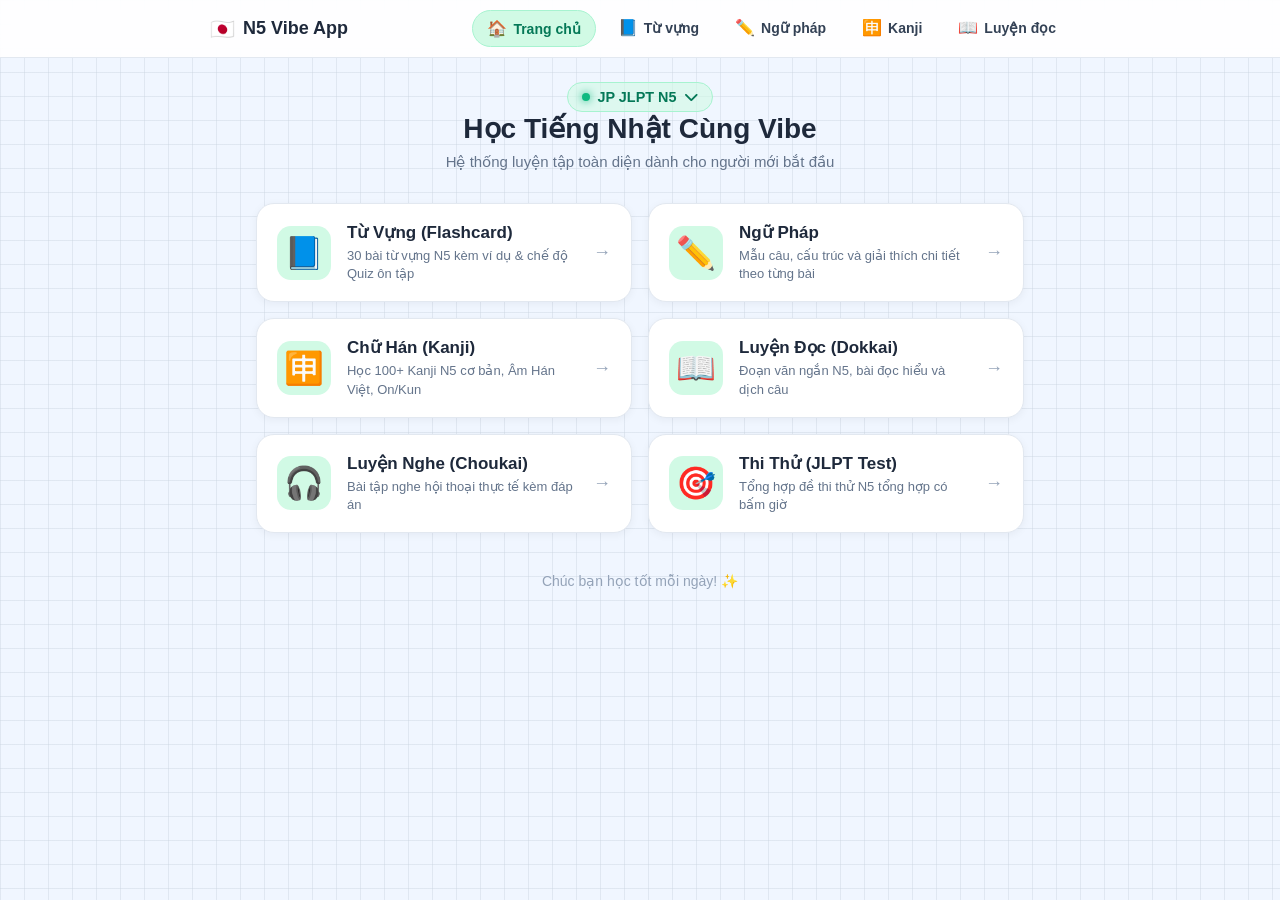
==== commit 080eb0bd: "add modal select N jlpt" ====
--- a/index.html
+++ b/index.html
@@ -5,17 +5,54 @@
   <meta charset="UTF-8">
   <meta name="viewport" content="width=device-width, initial-scale=1.0" />
   <title>Học Tiếng Nhật N5 - Trang Chủ</title>
-  <link rel="stylesheet" href="base.css">
-  <link rel="stylesheet" href="index.css">
+  <link rel="stylesheet" href="css/base.css">
+  <link rel="stylesheet" href="css/index.css">
   <link rel="stylesheet" href="https://cdnjs.cloudflare.com/ajax/libs/font-awesome/6.4.0/css/all.min.css">
-  <script src="navbar.js" defer></script>
+  <script src="components/navbar.js" defer></script>
 </head>
 
 <body data-page="index">
 
   <div class="main-container">
     <header class="app-header">
-      <div class="logo-badge">🇯🇵 JLPT N5</div>
+      <div class="level-badge" id="openLevelModalBtn">
+        <span class="badge-dot"></span>
+        <span id="currentLevelText">JP JLPT N5</span>
+        <i class="fas fa-chevron-down"></i>
+      </div>
+
+      <div class="modal-overlay" id="levelModal">
+        <div class="modal-card">
+          <div class="modal-header">
+            <h3>Chọn trình độ JLPT</h3>
+            <button class="close-btn" id="closeLevelModalBtn">&times;</button>
+          </div>
+          <div class="level-options">
+            <button class="level-btn" data-level="N5">
+              <span class="level-title">JLPT N5</span>
+              <span class="level-desc">Cơ bản cho người mới bắt đầu</span>
+            </button>
+            <button class="level-btn" data-level="N4">
+              <span class="level-title">JLPT N4</span>
+              <span class="level-desc">Sơ cấp 2</span>
+            </button>
+            <button class="level-btn" data-level="N3">
+              <span class="level-title">JLPT N3</span>
+              <span class="level-desc">Trung cấp</span>
+            </button>
+            <button class="level-btn" data-level="N2">
+              <span class="level-title">JLPT N2</span>
+              <span class="level-desc">Trung - Cao cấp</span>
+            </button>
+            <button class="level-btn" data-level="N1">
+              <span class="level-title">JLPT N1</span>
+              <span class="level-desc">Thành thạo</span>
+            </button>
+          </div>
+        </div>
+      </div>
+
+
       <h1>Học Tiếng Nhật Cùng Vibe</h1>
       <p class="subtitle">Hệ thống luyện tập toàn diện dành cho người mới bắt đầu</p>
     </header>
@@ -83,6 +120,9 @@
     </footer>
   </div>
 
+
+  <script type="module" src="js/index.js"></script>
+
 </body>
 
 </html>
--- a/css/base.css
+++ b/css/base.css
@@ -0,0 +1,193 @@
+/* ==================== BASE & VARIABLES ==================== */
+:root {
+  /* Tông màu chủ đạo */
+  --bg-color: #f0f6ff;
+  --grid-color: rgba(203, 213, 225, 0.45);
+  
+  --mint-bg: #d1fae5;
+  --mint-hover: #bbf7d0;
+  --mint-border: #a7f3d0;
+  --mint-text: #047857;
+  
+  --surface: #ffffff;
+  --text-title: #1e293b;
+  --text-main: #334155;
+  --border-color: #e2e8f0;
+  
+  --shadow-sm: 0 2px 8px rgba(15, 23, 42, 0.05);
+  --shadow-card: 0 10px 25px -5px rgba(0, 0, 0, 0.06), 0 8px 10px -6px rgba(0, 0, 0, 0.04);
+  
+  --radius-pill: 9999px;
+  --radius-card: 18px;
+}
+
+* {
+  box-sizing: border-box;
+  user-select: none;
+  touch-action: manipulation;
+  -webkit-user-select: none;
+}
+
+body {
+  margin: 0;
+  padding: 0;
+  font-family: 'Segoe UI', Roboto, Helvetica, Arial, sans-serif;
+  background-color: var(--bg-color);
+  background-image: 
+    linear-gradient(to right, var(--grid-color) 1px, transparent 1px),
+    linear-gradient(to bottom, var(--grid-color) 1px, transparent 1px);
+  background-size: 24px 24px;
+  color: var(--text-main);
+  min-height: 100vh;
+}
+
+/* Nút bấm dùng chung */
+button {
+  background: var(--mint-bg);
+  color: var(--mint-text);
+  border: 1px solid var(--mint-border);
+  padding: 10px 20px;
+  font-size: 15px;
+  font-weight: 700;
+  border-radius: var(--radius-pill);
+  cursor: pointer;
+  transition: all 0.2s ease;
+}
+
+button:hover {
+  background: var(--mint-hover);
+  transform: translateY(-1px);
+}
+
+button:active {
+  transform: translateY(1px);
+}
+
+/* ==================== RESPONSIVE NAVIGATION BAR ==================== */
+.app-navbar {
+  background: rgba(255, 255, 255, 0.9);
+  backdrop-filter: blur(10px);
+  -webkit-backdrop-filter: blur(10px);
+  border-bottom: 1px solid var(--border-color);
+  position: sticky;
+  top: 0;
+  z-index: 1000;
+  transition: all 0.3s ease;
+}
+
+.navbar-container {
+  max-width: 900px;
+  margin: 0 auto;
+  display: flex;
+  align-items: center;
+  justify-content: space-between;
+  padding: 10px 20px;
+}
+
+/* Brand/Logo */
+.nav-brand {
+  display: flex;
+  align-items: center;
+  gap: 8px;
+  text-decoration: none;
+  font-weight: 800;
+  font-size: 18px;
+  color: var(--text-title);
+}
+
+.brand-icon {
+  font-size: 20px;
+}
+
+/* Nav Menu Desktop */
+.nav-links {
+  display: flex;
+  list-style: none;
+  margin: 0;
+  padding: 0;
+  gap: 8px;
+}
+
+.nav-item {
+  display: flex;
+  align-items: center;
+  gap: 6px;
+  padding: 8px 14px;
+  border-radius: var(--radius-pill);
+  text-decoration: none;
+  color: var(--text-main);
+  font-weight: 600;
+  font-size: 14px;
+  transition: all 0.2s ease;
+}
+
+.nav-item:hover {
+  background: var(--mint-bg);
+  color: var(--mint-text);
+}
+
+.nav-item.active {
+  background: var(--mint-bg);
+  color: var(--mint-text);
+  border: 1px solid var(--mint-border);
+}
+
+.nav-icon {
+  font-size: 16px;
+}
+
+/* Pad padding cho body để không bị đè nội dung trên mobile */
+body {
+  padding-bottom: 0;
+}
+
+/* ==================== MOBILE BOTTOM NAVBAR (< 640px) ==================== */
+@media (max-width: 639px) {
+  body {
+    padding-bottom: 75px; /* Để trống phần đáy không bị che nội dung */
+  }
+
+  .app-navbar {
+    position: fixed;
+    top: auto;
+    bottom: 0;
+    left: 0;
+    right: 0;
+    border-top: 1px solid var(--border-color);
+    border-bottom: none;
+    box-shadow: 0 -4px 20px rgba(0, 0, 0, 0.06);
+    background: rgba(255, 255, 255, 0.95);
+  }
+
+  .navbar-container {
+    padding: 6px 12px;
+    justify-content: center;
+  }
+
+  .nav-brand {
+    display: none; /* Ẩn Logo trên Mobile để dành trọn diện tích cho menu */
+  }
+
+  .nav-links {
+    width: 100%;
+    justify-content: space-around;
+    gap: 0;
+  }
+
+  .nav-item {
+    flex-direction: column;
+    gap: 2px;
+    padding: 6px 10px;
+    font-size: 11px;
+    border-radius: 12px;
+  }
+
+  .nav-icon {
+    font-size: 20px;
+  }
+
+  .nav-item.active {
+    background: var(--mint-bg);
+    transform: translateY(-2px);
+  }
+}
--- a/css/index.css
+++ b/css/index.css
@@ -0,0 +1,267 @@
+/* ==================== HOME DASHBOARD ==================== */
+.main-container {
+  max-width: 800px;
+  margin: 0 auto;
+  padding: 24px 16px;
+}
+
+.app-header {
+  text-align: center;
+  margin-bottom: 32px;
+}
+
+.logo-badge {
+  display: inline-block;
+  background: var(--mint-bg);
+  color: var(--mint-text);
+  font-weight: 700;
+  font-size: 14px;
+  padding: 4px 14px;
+  border-radius: var(--radius-pill);
+  border: 1px solid var(--mint-border);
+  margin-bottom: 12px;
+}
+
+.app-header h1 {
+  font-size: 28px;
+  color: var(--text-title);
+  margin: 0 0 8px 0;
+  font-weight: 800;
+}
+
+.subtitle {
+  color: #64748b;
+  font-size: 15px;
+  margin: 0;
+}
+
+.nav-grid {
+  display: grid;
+  grid-template-columns: repeat(auto-fit, minmax(320px, 1fr));
+  gap: 16px;
+}
+
+.nav-card {
+  display: flex;
+  align-items: center;
+  background: var(--surface);
+  border: 1.5px solid var(--border-color);
+  border-radius: var(--radius-card);
+  padding: 18px 20px;
+  text-decoration: none;
+  color: inherit;
+  box-shadow: var(--shadow-sm);
+  transition: all 0.25s cubic-bezier(0.4, 0, 0.2, 1);
+}
+
+.nav-card:hover {
+  border-color: var(--mint-text);
+  transform: translateY(-3px);
+  box-shadow: 0 10px 20px -5px rgba(4, 120, 87, 0.12);
+  background: #fbfdfe;
+}
+
+.card-icon {
+  font-size: 32px;
+  width: 54px;
+  height: 54px;
+  background: var(--mint-bg);
+  border-radius: 14px;
+  display: flex;
+  align-items: center;
+  justify-content: center;
+  margin-right: 16px;
+  flex-shrink: 0;
+}
+
+.card-info h3 {
+  margin: 0 0 4px 0;
+  font-size: 17px;
+  color: var(--text-title);
+  font-weight: 700;
+}
+
+.card-info p {
+  margin: 0;
+  font-size: 13px;
+  color: #64748b;
+  line-height: 1.4;
+}
+
+.card-arrow {
+  font-size: 18px;
+  color: #94a3b8;
+  font-weight: bold;
+  margin-left: 12px;
+  transition: transform 0.2s ease, color 0.2s ease;
+}
+
+.nav-card:hover .card-arrow {
+  color: var(--mint-text);
+  transform: translateX(4px);
+}
+
+.app-footer {
+  text-align: center;
+  margin-top: 40px;
+  color: #94a3b8;
+  font-size: 14px;
+}
+
+/* ==========================================
+   LEVEL SELECTOR & MODAL STYLES
+   ========================================== */
+
+/* 1. Badge Chọn Level ở Trang Chủ */
+.level-badge {
+  display: inline-flex;
+  align-items: center;
+  gap: 8px;
+  background-color: rgba(209, 250, 229, 0.6); /* Mint nhẹ */
+  color: #047857;
+  padding: 6px 14px;
+  border-radius: 20px;
+  font-size: 0.9rem;
+  font-weight: 600;
+  cursor: pointer;
+  border: 1px solid #a7f3d0;
+  transition: all 0.2s ease;
+  user-select: none;
+}
+
+.level-badge:hover {
+  background-color: #d1fae5;
+  transform: translateY(-1px);
+  box-shadow: 0 4px 12px rgba(4, 120, 87, 0.1);
+}
+
+.badge-dot {
+  width: 8px;
+  height: 8px;
+  background-color: #10b981;
+  border-radius: 50%;
+  box-shadow: 0 0 8px #10b981;
+}
+
+/* 2. Modal Overlay (Nền mờ) */
+.modal-overlay {
+  position: fixed;
+  top: 0;
+  left: 0;
+  width: 100vw;
+  height: 100vh;
+  background-color: rgba(15, 23, 42, 0.5); /* Nền tối mờ */
+  backdrop-filter: blur(4px); /* Hiệu ứng mờ đằng sau */
+  z-index: 9999;
+  display: flex;
+  align-items: center;
+  justify-content: center;
+  padding: 16px;
+  opacity: 0;
+  visibility: hidden;
+  transition: all 0.25s ease-in-out;
+}
+
+/* Class active khi bật Modal bằng JS */
+.modal-overlay.active {
+  opacity: 1;
+  visibility: visible;
+}
+
+/* 3. Modal Card Box */
+.modal-card {
+  background: #ffffff;
+  width: 100%;
+  max-width: 420px;
+  border-radius: 20px;
+  padding: 24px;
+  box-shadow: 0 20px 25px -5px rgba(0, 0, 0, 0.1), 0 10px 10px -5px rgba(0, 0, 0, 0.04);
+  transform: translateY(20px) scale(0.95);
+  transition: all 0.25s cubic-bezier(0.34, 1.56, 0.64, 1);
+  border: 1px solid #f1f5f9;
+}
+
+.modal-overlay.active .modal-card {
+  transform: translateY(0) scale(1);
+}
+
+/* Header Modal */
+.modal-header {
+  display: flex;
+  justify-content: space-between;
+  align-items: center;
+  margin-bottom: 20px;
+}
+
+.modal-header h3 {
+  margin: 0;
+  font-size: 1.25rem;
+  color: #0f172a;
+  font-weight: 700;
+}
+
+.close-btn {
+  background: transparent;
+  border: none;
+  font-size: 1.5rem;
+  color: #94a3b8;
+  cursor: pointer;
+  padding: 4px 8px;
+  border-radius: 8px;
+  transition: color 0.2s, background-color 0.2s;
+  line-height: 1;
+}
+
+.close-btn:hover {
+  color: #0f172a;
+  background-color: #f1f5f9;
+}
+
+/* List Button Chọn Level */
+.level-options {
+  display: flex;
+  flex-direction: column;
+  gap: 10px;
+}
+
+.level-btn {
+  display: flex;
+  flex-direction: column;
+  align-items: flex-start;
+  padding: 12px 16px;
+  background-color: #f8fafc;
+  border: 1.5px solid #e2e8f0;
+  border-radius: 12px;
+  cursor: pointer;
+  transition: all 0.2s ease;
+  text-align: left;
+}
+
+.level-btn:hover {
+  border-color: #34d399;
+  background-color: #ecfdf5;
+  transform: translateX(4px);
+}
+
+/* State khi được chọn */
+.level-btn.active {
+  border-color: #059669;
+  background-color: #d1fae5;
+  box-shadow: 0 2px 8px rgba(5, 150, 105, 0.15);
+}
+
+.level-title {
+  font-weight: 700;
+  font-size: 1rem;
+  color: #0f172a;
+}
+
+.level-btn.active .level-title {
+  color: #047857;
+}
+
+.level-desc {
+  font-size: 0.8rem;
+  color: #64748b;
+  margin-top: 2px;
+}
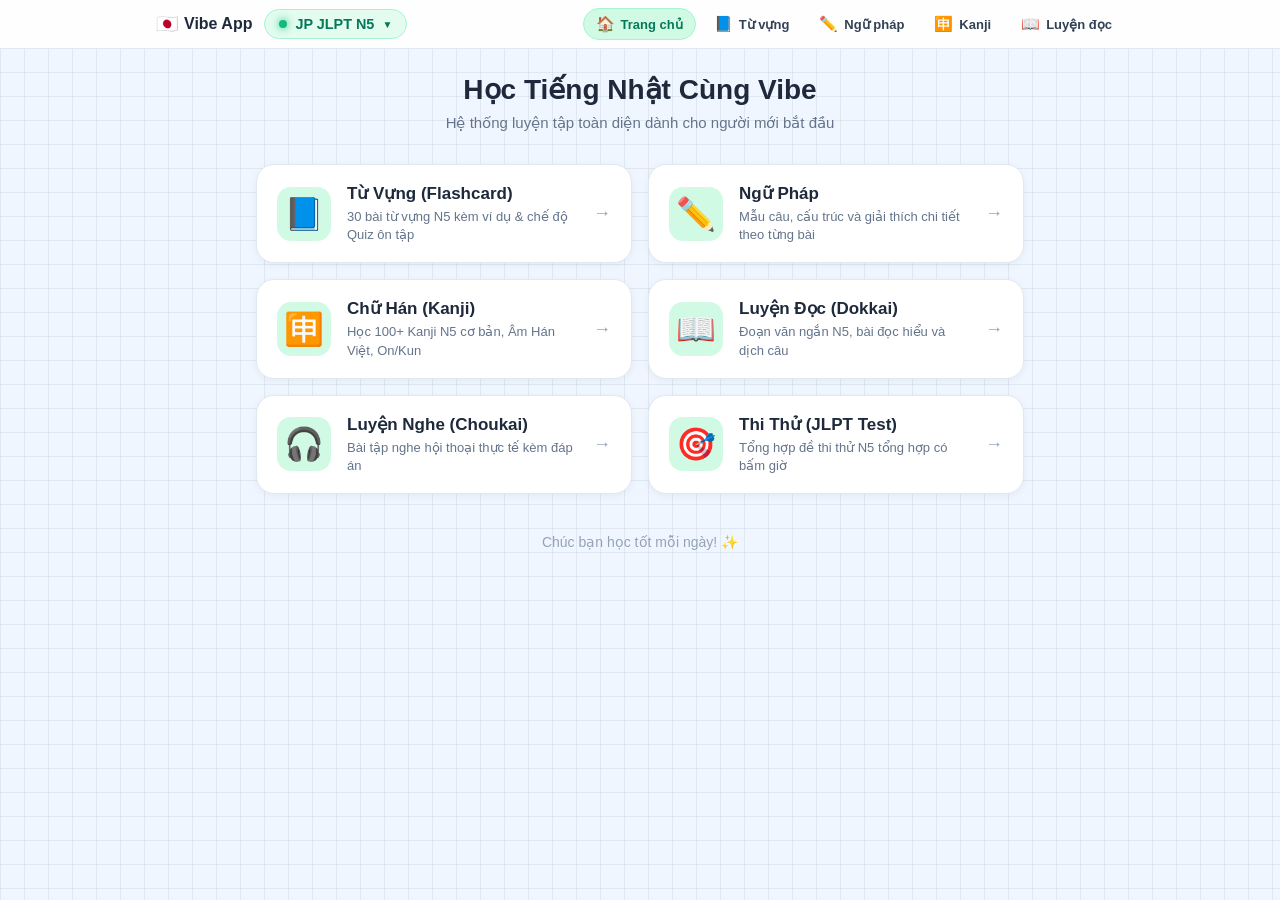
==== commit 74717c7f: "update" ====
--- a/index.html
+++ b/index.html
@@ -15,44 +15,6 @@
 
   <div class="main-container">
     <header class="app-header">
-      <div class="level-badge" id="openLevelModalBtn">
-        <span class="badge-dot"></span>
-        <span id="currentLevelText">JP JLPT N5</span>
-        <i class="fas fa-chevron-down"></i>
-      </div>
-
-      <div class="modal-overlay" id="levelModal">
-        <div class="modal-card">
-          <div class="modal-header">
-            <h3>Chọn trình độ JLPT</h3>
-            <button class="close-btn" id="closeLevelModalBtn">&times;</button>
-          </div>
-          <div class="level-options">
-            <button class="level-btn" data-level="N5">
-              <span class="level-title">JLPT N5</span>
-              <span class="level-desc">Cơ bản cho người mới bắt đầu</span>
-            </button>
-            <button class="level-btn" data-level="N4">
-              <span class="level-title">JLPT N4</span>
-              <span class="level-desc">Sơ cấp 2</span>
-            </button>
-            <button class="level-btn" data-level="N3">
-              <span class="level-title">JLPT N3</span>
-              <span class="level-desc">Trung cấp</span>
-            </button>
-            <button class="level-btn" data-level="N2">
-              <span class="level-title">JLPT N2</span>
-              <span class="level-desc">Trung - Cao cấp</span>
-            </button>
-            <button class="level-btn" data-level="N1">
-              <span class="level-title">JLPT N1</span>
-              <span class="level-desc">Thành thạo</span>
-            </button>
-          </div>
-        </div>
-      </div>
-
-
       <h1>Học Tiếng Nhật Cùng Vibe</h1>
       <p class="subtitle">Hệ thống luyện tập toàn diện dành cho người mới bắt đầu</p>
     </header>
--- a/css/base.css
+++ b/css/base.css
@@ -76,27 +76,34 @@
 }
 
 .navbar-container {
-  max-width: 900px;
+  max-width: 1000px;
   margin: 0 auto;
   display: flex;
   align-items: center;
   justify-content: space-between;
-  padding: 10px 20px;
+  padding: 8px 16px;
+  gap: 12px;
 }
 
 /* Brand/Logo */
 .nav-brand {
   display: flex;
   align-items: center;
-  gap: 8px;
+  gap: 6px;
   text-decoration: none;
   font-weight: 800;
+  font-size: 16px;
+  color: var(--text-title);
+  white-space: nowrap;
+  flex-shrink: 0;
+}
+
+.brand-text {
+  white-space: nowrap;
+}
+
+.brand-icon {
   font-size: 18px;
-  color: var(--text-title);
-}
-
-.brand-icon {
-  font-size: 20px;
 }
 
 /* Nav Menu Desktop */
@@ -105,20 +112,26 @@
   list-style: none;
   margin: 0;
   padding: 0;
-  gap: 8px;
+  gap: 6px;
+  align-items: center;
 }
 
 .nav-item {
   display: flex;
   align-items: center;
   gap: 6px;
-  padding: 8px 14px;
+  padding: 6px 12px;
   border-radius: var(--radius-pill);
   text-decoration: none;
   color: var(--text-main);
   font-weight: 600;
-  font-size: 14px;
+  font-size: 13px;
+  white-space: nowrap;
   transition: all 0.2s ease;
+}
+
+.nav-label {
+  white-space: nowrap;
 }
 
 .nav-item:hover {
@@ -133,7 +146,7 @@
 }
 
 .nav-icon {
-  font-size: 16px;
+  font-size: 15px;
 }
 
 /* Pad padding cho body để không bị đè nội dung trên mobile */
@@ -164,8 +177,8 @@
     justify-content: center;
   }
 
-  .nav-brand {
-    display: none; /* Ẩn Logo trên Mobile để dành trọn diện tích cho menu */
+  .nav-brand-wrapper {
+    display: none; /* Ẩn Logo & Badge trên Mobile Bottom Navbar để tiết kiệm diện tích */
   }
 
   .nav-links {
@@ -190,4 +203,182 @@
     background: var(--mint-bg);
     transform: translateY(-2px);
   }
+}
+
+/* ==========================================
+   NAVBAR BRAND WRAPPER & LEVEL BADGE
+   ========================================== */
+.nav-brand-wrapper {
+  display: flex;
+  align-items: center;
+  gap: 12px;
+  flex-shrink: 0;
+  white-space: nowrap;
+}
+
+.level-badge {
+  display: inline-flex;
+  align-items: center;
+  gap: 6px;
+  background-color: rgba(209, 250, 229, 0.7);
+  color: #047857;
+  padding: 5px 12px;
+  border-radius: var(--radius-pill);
+  font-size: 13px;
+  font-weight: 700;
+  cursor: pointer;
+  border: 1px solid var(--mint-border);
+  transition: all 0.2s ease;
+  user-select: none;
+  white-space: nowrap;
+  flex-shrink: 0;
+}
+
+#currentLevelText {
+  white-space: nowrap;
+}
+
+.level-badge:hover {
+  background-color: var(--mint-hover);
+  transform: translateY(-1px);
+  box-shadow: 0 4px 10px rgba(4, 120, 87, 0.12);
+}
+
+.badge-dot {
+  width: 7px;
+  height: 7px;
+  background-color: #10b981;
+  border-radius: 50%;
+  box-shadow: 0 0 6px #10b981;
+}
+
+.badge-arrow {
+  font-size: 10px;
+  transition: transform 0.2s ease;
+}
+
+.level-badge:hover .badge-arrow {
+  transform: translateY(1px);
+}
+
+/* ==========================================
+   LEVEL MODAL OVERLAY & CARD
+   ========================================== */
+.modal-overlay {
+  position: fixed;
+  top: 0;
+  left: 0;
+  width: 100vw;
+  height: 100vh;
+  background-color: rgba(15, 23, 42, 0.45);
+  backdrop-filter: blur(5px);
+  -webkit-backdrop-filter: blur(5px);
+  z-index: 9999;
+  display: flex;
+  align-items: center;
+  justify-content: center;
+  padding: 16px;
+  opacity: 0;
+  visibility: hidden;
+  transition: all 0.25s ease-in-out;
+}
+
+.modal-overlay.active {
+  opacity: 1;
+  visibility: visible;
+}
+
+.modal-card {
+  background: #ffffff;
+  width: 100%;
+  max-width: 400px;
+  border-radius: 20px;
+  padding: 24px;
+  box-shadow: 0 20px 25px -5px rgba(0, 0, 0, 0.1), 0 10px 10px -5px rgba(0, 0, 0, 0.04);
+  transform: translateY(20px) scale(0.95);
+  transition: all 0.25s cubic-bezier(0.34, 1.56, 0.64, 1);
+  border: 1px solid #f1f5f9;
+}
+
+.modal-overlay.active .modal-card {
+  transform: translateY(0) scale(1);
+}
+
+.modal-header {
+  display: flex;
+  justify-content: space-between;
+  align-items: center;
+  margin-bottom: 18px;
+}
+
+.modal-header h3 {
+  margin: 0;
+  font-size: 1.2rem;
+  color: #0f172a;
+  font-weight: 800;
+}
+
+.close-btn {
+  background: transparent;
+  border: none;
+  font-size: 1.5rem;
+  color: #94a3b8;
+  cursor: pointer;
+  padding: 2px 8px;
+  border-radius: 8px;
+  transition: color 0.2s, background-color 0.2s;
+  line-height: 1;
+}
+
+.close-btn:hover {
+  color: #0f172a;
+  background-color: #f1f5f9;
+}
+
+.level-options {
+  display: flex;
+  flex-direction: column;
+  gap: 10px;
+}
+
+.level-btn {
+  display: flex;
+  flex-direction: column;
+  align-items: flex-start;
+  padding: 12px 16px;
+  background-color: #f8fafc;
+  border: 1.5px solid #e2e8f0;
+  border-radius: 14px;
+  cursor: pointer;
+  transition: all 0.2s ease;
+  text-align: left;
+  width: 100%;
+}
+
+.level-btn:hover {
+  border-color: #34d399;
+  background-color: #ecfdf5;
+  transform: translateX(4px);
+}
+
+.level-btn.active {
+  border-color: #059669;
+  background-color: #d1fae5;
+  box-shadow: 0 2px 8px rgba(5, 150, 105, 0.15);
+}
+
+.level-title {
+  font-weight: 700;
+  font-size: 0.95rem;
+  color: #0f172a;
+}
+
+.level-btn.active .level-title {
+  color: #047857;
+}
+
+.level-desc {
+  font-size: 0.8rem;
+  color: #64748b;
+  margin-top: 2px;
 }
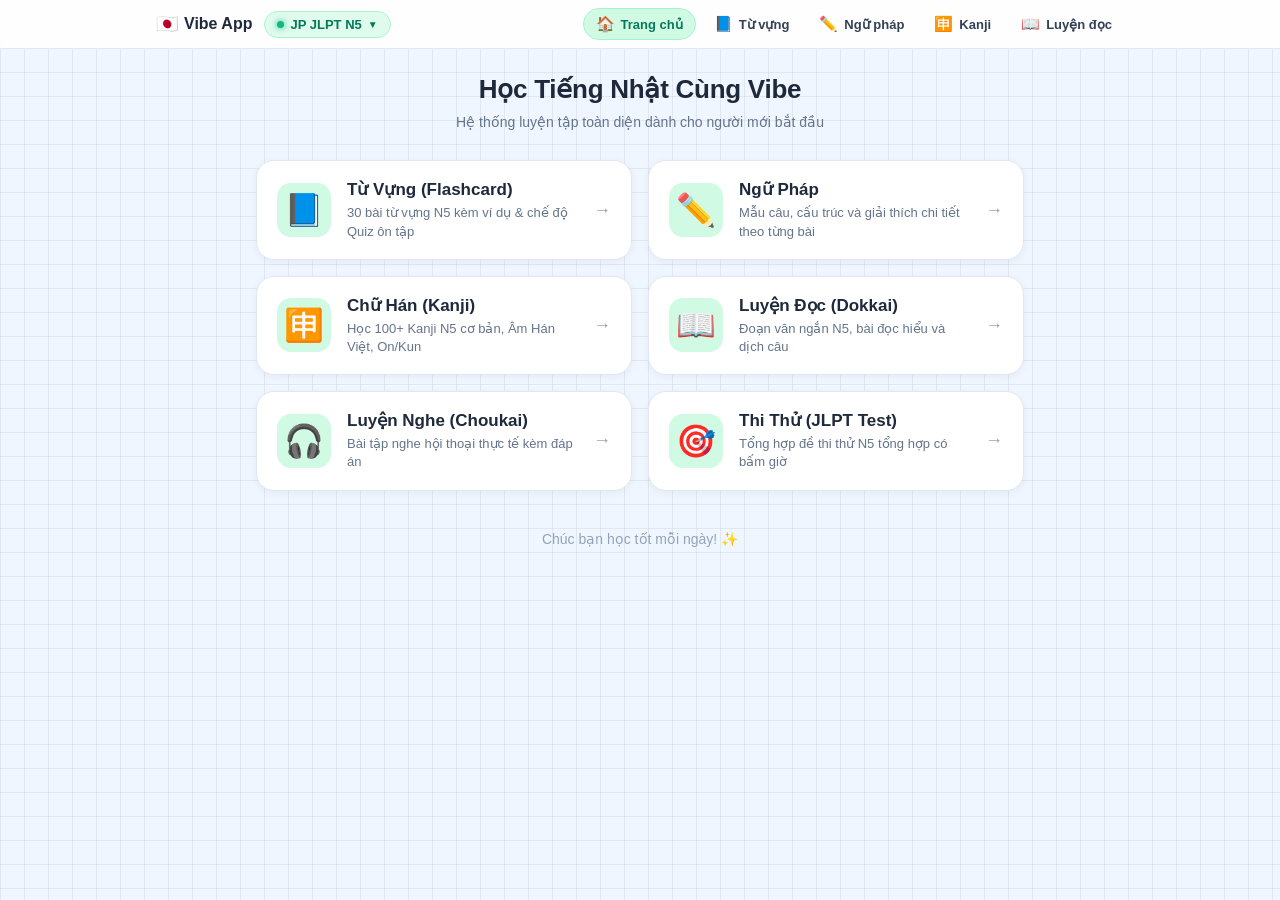
==== commit 95344101: "update" ====
--- a/index.html
+++ b/index.html
@@ -14,9 +14,9 @@
 <body data-page="index">
 
   <div class="main-container">
-    <header class="app-header">
-      <h1>Học Tiếng Nhật Cùng Vibe</h1>
-      <p class="subtitle">Hệ thống luyện tập toàn diện dành cho người mới bắt đầu</p>
+    <header class="page-header">
+      <h1 class="page-title">Học Tiếng Nhật Cùng Vibe</h1>
+      <p class="page-subtitle">Hệ thống luyện tập toàn diện dành cho người mới bắt đầu</p>
     </header>
 
     <div class="nav-grid">
--- a/css/base.css
+++ b/css/base.css
@@ -19,6 +19,19 @@
   
   --radius-pill: 9999px;
   --radius-card: 18px;
+
+  /* Chuẩn hóa Tiêu đề & Header dùng chung cho toàn bộ Trang */
+  --header-title-size: 26px;
+  --header-title-weight: 800;
+  --header-title-color: #1e293b;
+  --header-subtitle-size: 14px;
+  --header-subtitle-color: #64748b;
+  --header-margin-bottom: 28px;
+
+  /* Chuẩn hóa Container & Padding dùng chung cho tất cả các trang */
+  --container-max-width: 800px;
+  --container-padding-desktop: 24px 16px;
+  --container-padding-mobile: 16px 12px;
 }
 
 * {
@@ -61,6 +74,43 @@
 
 button:active {
   transform: translateY(1px);
+}
+
+/* ==================== UNIFIED MAIN CONTAINER ==================== */
+.main-container {
+  max-width: var(--container-max-width);
+  margin: 0 auto;
+  padding: var(--container-padding-desktop);
+  width: 100%;
+}
+
+@media (max-width: 639px) {
+  .main-container {
+    padding: var(--container-padding-mobile);
+  }
+}
+
+/* ==================== UNIFIED PAGE HEADER COMPONENT ==================== */
+.page-header, .app-header {
+  text-align: center;
+  margin-top: 0;
+  margin-bottom: var(--header-margin-bottom);
+}
+
+.page-title, .app-header h1 {
+  font-size: var(--header-title-size);
+  font-weight: var(--header-title-weight);
+  color: var(--header-title-color);
+  margin: 0 0 6px 0;
+  line-height: 1.3;
+  letter-spacing: -0.01em;
+}
+
+.page-subtitle, .subtitle {
+  color: var(--header-subtitle-color);
+  font-size: var(--header-subtitle-size);
+  margin: 0;
+  line-height: 1.4;
 }
 
 /* ==================== RESPONSIVE NAVIGATION BAR ==================== */
--- a/css/index.css
+++ b/css/index.css
@@ -1,9 +1,5 @@
 /* ==================== HOME DASHBOARD ==================== */
-.main-container {
-  max-width: 800px;
-  margin: 0 auto;
-  padding: 24px 16px;
-}
+
 
 .app-header {
   text-align: center;
@@ -106,162 +102,4 @@
   margin-top: 40px;
   color: #94a3b8;
   font-size: 14px;
-}
-
-/* ==========================================
-   LEVEL SELECTOR & MODAL STYLES
-   ========================================== */
-
-/* 1. Badge Chọn Level ở Trang Chủ */
-.level-badge {
-  display: inline-flex;
-  align-items: center;
-  gap: 8px;
-  background-color: rgba(209, 250, 229, 0.6); /* Mint nhẹ */
-  color: #047857;
-  padding: 6px 14px;
-  border-radius: 20px;
-  font-size: 0.9rem;
-  font-weight: 600;
-  cursor: pointer;
-  border: 1px solid #a7f3d0;
-  transition: all 0.2s ease;
-  user-select: none;
-}
-
-.level-badge:hover {
-  background-color: #d1fae5;
-  transform: translateY(-1px);
-  box-shadow: 0 4px 12px rgba(4, 120, 87, 0.1);
-}
-
-.badge-dot {
-  width: 8px;
-  height: 8px;
-  background-color: #10b981;
-  border-radius: 50%;
-  box-shadow: 0 0 8px #10b981;
-}
-
-/* 2. Modal Overlay (Nền mờ) */
-.modal-overlay {
-  position: fixed;
-  top: 0;
-  left: 0;
-  width: 100vw;
-  height: 100vh;
-  background-color: rgba(15, 23, 42, 0.5); /* Nền tối mờ */
-  backdrop-filter: blur(4px); /* Hiệu ứng mờ đằng sau */
-  z-index: 9999;
-  display: flex;
-  align-items: center;
-  justify-content: center;
-  padding: 16px;
-  opacity: 0;
-  visibility: hidden;
-  transition: all 0.25s ease-in-out;
-}
-
-/* Class active khi bật Modal bằng JS */
-.modal-overlay.active {
-  opacity: 1;
-  visibility: visible;
-}
-
-/* 3. Modal Card Box */
-.modal-card {
-  background: #ffffff;
-  width: 100%;
-  max-width: 420px;
-  border-radius: 20px;
-  padding: 24px;
-  box-shadow: 0 20px 25px -5px rgba(0, 0, 0, 0.1), 0 10px 10px -5px rgba(0, 0, 0, 0.04);
-  transform: translateY(20px) scale(0.95);
-  transition: all 0.25s cubic-bezier(0.34, 1.56, 0.64, 1);
-  border: 1px solid #f1f5f9;
-}
-
-.modal-overlay.active .modal-card {
-  transform: translateY(0) scale(1);
-}
-
-/* Header Modal */
-.modal-header {
-  display: flex;
-  justify-content: space-between;
-  align-items: center;
-  margin-bottom: 20px;
-}
-
-.modal-header h3 {
-  margin: 0;
-  font-size: 1.25rem;
-  color: #0f172a;
-  font-weight: 700;
-}
-
-.close-btn {
-  background: transparent;
-  border: none;
-  font-size: 1.5rem;
-  color: #94a3b8;
-  cursor: pointer;
-  padding: 4px 8px;
-  border-radius: 8px;
-  transition: color 0.2s, background-color 0.2s;
-  line-height: 1;
-}
-
-.close-btn:hover {
-  color: #0f172a;
-  background-color: #f1f5f9;
-}
-
-/* List Button Chọn Level */
-.level-options {
-  display: flex;
-  flex-direction: column;
-  gap: 10px;
-}
-
-.level-btn {
-  display: flex;
-  flex-direction: column;
-  align-items: flex-start;
-  padding: 12px 16px;
-  background-color: #f8fafc;
-  border: 1.5px solid #e2e8f0;
-  border-radius: 12px;
-  cursor: pointer;
-  transition: all 0.2s ease;
-  text-align: left;
-}
-
-.level-btn:hover {
-  border-color: #34d399;
-  background-color: #ecfdf5;
-  transform: translateX(4px);
-}
-
-/* State khi được chọn */
-.level-btn.active {
-  border-color: #059669;
-  background-color: #d1fae5;
-  box-shadow: 0 2px 8px rgba(5, 150, 105, 0.15);
-}
-
-.level-title {
-  font-weight: 700;
-  font-size: 1rem;
-  color: #0f172a;
-}
-
-.level-btn.active .level-title {
-  color: #047857;
-}
-
-.level-desc {
-  font-size: 0.8rem;
-  color: #64748b;
-  margin-top: 2px;
 }
